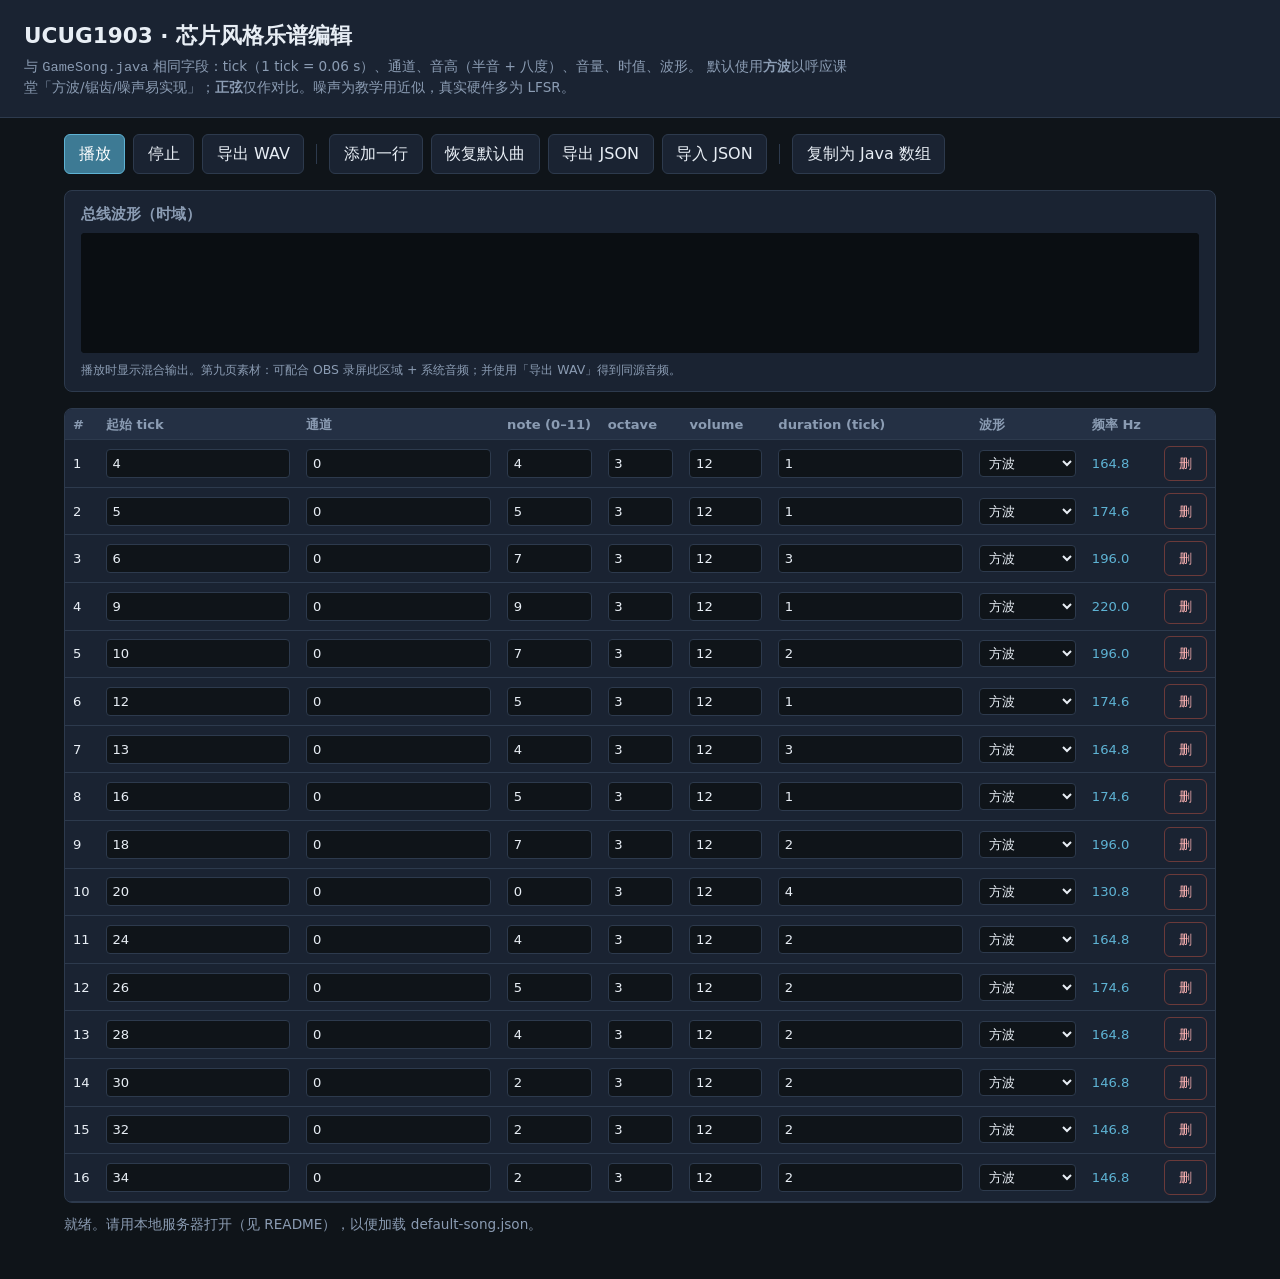
==== web/index.html @ 9bf3f57e "deleted:    .gitignore 	deleted:    EXPERIMENT.md 	modified:   README.md 	new file:   _draft.zip 	ne" ====
<!DOCTYPE html>
<html lang="zh-Hans">
<head>
  <meta charset="UTF-8" />
  <meta name="viewport" content="width=device-width, initial-scale=1" />
  <title>UCUG1903 — 指令式合成编辑器</title>
  <link rel="stylesheet" href="style.css" />
</head>
<body>
  <header>
    <h1>UCUG1903 · 芯片风格乐谱编辑</h1>
    <p class="sub">
      与 <code>GameSong.java</code> 相同字段：tick（1 tick = 0.06 s）、通道、音高（半音 + 八度）、音量、时值、波形。
      默认使用<strong>方波</strong>以呼应课堂「方波/锯齿/噪声易实现」；<strong>正弦</strong>仅作对比。噪声为教学用近似，真实硬件多为 LFSR。
    </p>
  </header>
  <main>
    <div class="toolbar">
      <button type="button" class="primary" id="btnPlay">播放</button>
      <button type="button" id="btnStop">停止</button>
      <button type="button" id="btnExportWav">导出 WAV</button>
      <span style="width:1px;height:1.2rem;background:var(--border);margin:0 0.25rem;"></span>
      <button type="button" id="btnAddRow">添加一行</button>
      <button type="button" id="btnReset">恢复默认曲</button>
      <button type="button" id="btnExportJson">导出 JSON</button>
      <button type="button" id="btnImportJson">导入 JSON</button>
      <input type="file" id="fileJson" accept=".json,application/json" class="hidden-input" />
      <span style="width:1px;height:1.2rem;background:var(--border);margin:0 0.25rem;"></span>
      <button type="button" id="btnCopyJava">复制为 Java 数组</button>
    </div>

    <div class="wave-panel">
      <h2>总线波形（时域）</h2>
      <canvas id="waveCanvas" width="900" height="120"></canvas>
      <p class="note">播放时显示混合输出。第九页素材：可配合 OBS 录屏此区域 + 系统音频；并使用「导出 WAV」得到同源音频。</p>
    </div>

    <div class="table-wrap">
      <table>
        <thead>
          <tr>
            <th>#</th>
            <th>起始 tick</th>
            <th>通道</th>
            <th>note (0–11)</th>
            <th>octave</th>
            <th>volume</th>
            <th>duration (tick)</th>
            <th>波形</th>
            <th>频率 Hz</th>
            <th></th>
          </tr>
        </thead>
        <tbody id="tbody"></tbody>
      </table>
    </div>
    <p id="status" class="status"></p>
  </main>

  <script src="song-schema.js"></script>
  <script src="audio-engine.js"></script>
  <script src="app.js"></script>
</body>
</html>
---- web/style.css ----
:root {
  --bg: #0f1419;
  --panel: #1a2332;
  --border: #2d3a4d;
  --text: #e8eef5;
  --muted: #8b9cb3;
  --accent: #5eb3d4;
  --accent-dim: #3d7a94;
  --danger: #c85c5c;
}

* {
  box-sizing: border-box;
}

body {
  margin: 0;
  font-family: "Segoe UI", system-ui, sans-serif;
  background: var(--bg);
  color: var(--text);
  line-height: 1.45;
  min-height: 100vh;
}

header {
  padding: 1.25rem 1.5rem;
  border-bottom: 1px solid var(--border);
  background: var(--panel);
}

header h1 {
  margin: 0 0 0.35rem;
  font-size: 1.35rem;
  font-weight: 600;
}

header .sub {
  margin: 0;
  font-size: 0.85rem;
  color: var(--muted);
  max-width: 52rem;
}

main {
  padding: 1rem 1.5rem 2rem;
  max-width: 1200px;
  margin: 0 auto;
}

.toolbar {
  display: flex;
  flex-wrap: wrap;
  gap: 0.5rem;
  align-items: center;
  margin-bottom: 1rem;
}

button {
  font: inherit;
  cursor: pointer;
  border: 1px solid var(--border);
  background: var(--panel);
  color: var(--text);
  padding: 0.45rem 0.85rem;
  border-radius: 6px;
}

button:hover {
  border-color: var(--accent-dim);
  background: #243044;
}

button.primary {
  background: var(--accent-dim);
  border-color: var(--accent);
  color: #fff;
}

button.primary:hover {
  background: var(--accent);
}

button.danger {
  color: #ffb4b4;
  border-color: #6b3a3a;
}

.wave-panel {
  background: var(--panel);
  border: 1px solid var(--border);
  border-radius: 8px;
  padding: 0.75rem 1rem;
  margin-bottom: 1rem;
}

.wave-panel h2 {
  margin: 0 0 0.5rem;
  font-size: 0.95rem;
  font-weight: 600;
  color: var(--muted);
}

#waveCanvas {
  display: block;
  width: 100%;
  height: 120px;
  background: #0a0e12;
  border-radius: 4px;
}

.note {
  margin: 0.5rem 0 0;
  font-size: 0.78rem;
  color: var(--muted);
}

.table-wrap {
  overflow-x: auto;
  border: 1px solid var(--border);
  border-radius: 8px;
  background: var(--panel);
}

table {
  width: 100%;
  border-collapse: collapse;
  font-size: 0.82rem;
}

th,
td {
  padding: 0.35rem 0.5rem;
  border-bottom: 1px solid var(--border);
  text-align: left;
}

th {
  background: #243044;
  color: var(--muted);
  font-weight: 600;
  white-space: nowrap;
}

tr:hover td {
  background: rgba(94, 179, 212, 0.06);
}

input[type="number"],
select {
  font: inherit;
  width: 100%;
  min-width: 3rem;
  padding: 0.25rem 0.35rem;
  border: 1px solid var(--border);
  border-radius: 4px;
  background: var(--bg);
  color: var(--text);
}

td.freq {
  color: var(--accent);
  font-variant-numeric: tabular-nums;
  min-width: 4.5rem;
}

.row-actions {
  white-space: nowrap;
}

.hidden-input {
  position: absolute;
  width: 0;
  height: 0;
  opacity: 0;
}

.status {
  margin-top: 0.75rem;
  font-size: 0.85rem;
  color: var(--muted);
}

.status.err {
  color: var(--danger);
}
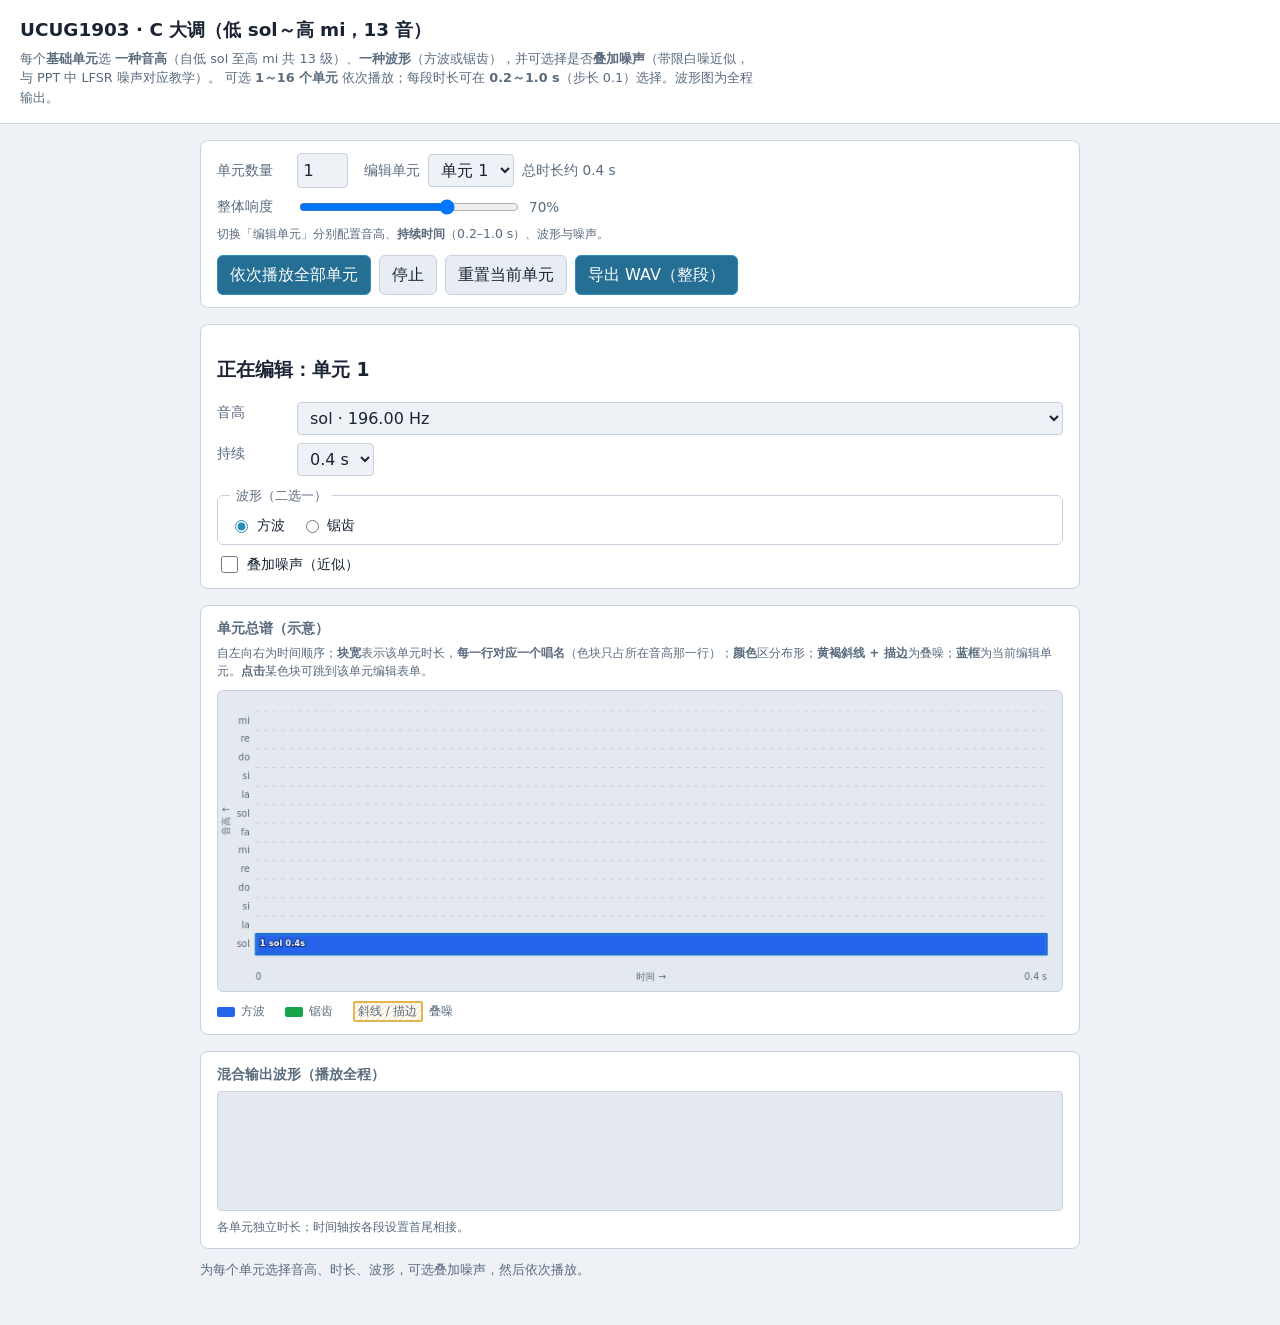
==== commit fad524aa: "modified:   README.md 	deleted:    UCUG1903_Proj.pdf 	new file:   UCUG1903_Proj.pptx 	new file:   _p" ====
--- a/web/index.html
+++ b/web/index.html
@@ -3,56 +3,85 @@
 <head>
   <meta charset="UTF-8" />
   <meta name="viewport" content="width=device-width, initial-scale=1" />
-  <title>UCUG1903 — 指令式合成编辑器</title>
+  <title>UCUG1903 — 多单元顺序播放</title>
   <link rel="stylesheet" href="style.css" />
 </head>
 <body>
   <header>
-    <h1>UCUG1903 · 芯片风格乐谱编辑</h1>
+    <h1>UCUG1903 · C 大调（低 sol～高 mi，13 音）</h1>
     <p class="sub">
-      与 <code>GameSong.java</code> 相同字段：tick（1 tick = 0.06 s）、通道、音高（半音 + 八度）、音量、时值、波形。
-      默认使用<strong>方波</strong>以呼应课堂「方波/锯齿/噪声易实现」；<strong>正弦</strong>仅作对比。噪声为教学用近似，真实硬件多为 LFSR。
+      每个<strong>基础单元</strong>选 <strong>一种音高</strong>（自低 sol 至高 mi 共 13 级）、<strong>一种波形</strong>（方波或锯齿），并可选择是否<strong>叠加噪声</strong>（带限白噪近似，与 PPT 中 LFSR 噪声对应教学）。
+      可选 <strong>1～16 个单元</strong> 依次播放；每段时长可在 <strong>0.2～1.0 s</strong>（步长 0.1）选择。波形图为全程输出。
     </p>
   </header>
+
   <main>
-    <div class="toolbar">
-      <button type="button" class="primary" id="btnPlay">播放</button>
-      <button type="button" id="btnStop">停止</button>
-      <button type="button" id="btnExportWav">导出 WAV</button>
-      <span style="width:1px;height:1.2rem;background:var(--border);margin:0 0.25rem;"></span>
-      <button type="button" id="btnAddRow">添加一行</button>
-      <button type="button" id="btnReset">恢复默认曲</button>
-      <button type="button" id="btnExportJson">导出 JSON</button>
-      <button type="button" id="btnImportJson">导入 JSON</button>
-      <input type="file" id="fileJson" accept=".json,application/json" class="hidden-input" />
-      <span style="width:1px;height:1.2rem;background:var(--border);margin:0 0.25rem;"></span>
-      <button type="button" id="btnCopyJava">复制为 Java 数组</button>
+    <section class="controls panel">
+      <div class="field-row">
+        <label class="field-label" for="unitCount">单元数量</label>
+        <input type="number" id="unitCount" min="1" max="16" value="1" step="1" />
+        <label class="field-label tight" for="unitEdit">编辑单元</label>
+        <select id="unitEdit" aria-label="选择要编辑的单元"></select>
+        <span class="field-suffix" id="totalDur"></span>
+      </div>
+      <div class="field-row">
+        <label class="field-label" for="amp">整体响度</label>
+        <input type="range" id="amp" min="5" max="100" value="70" />
+        <span id="ampVal" class="field-suffix">70%</span>
+      </div>
+      <p class="hint">
+        切换「编辑单元」分别配置音高、<strong>持续时间</strong>（0.2–1.0 s）、波形与噪声。
+      </p>
+      <div class="toolbar-row">
+        <button type="button" id="btnPlay" class="primary">依次播放全部单元</button>
+        <button type="button" id="btnStop">停止</button>
+        <button type="button" id="btnClear">重置当前单元</button>
+        <button type="button" id="btnExportWav" class="secondary">导出 WAV（整段）</button>
+      </div>
+    </section>
+
+    <div class="panel edit-simple">
+      <h3 class="panel-title" id="editTitle">正在编辑：单元 1</h3>
+      <div class="field-row align-top">
+        <label class="field-label" for="pitchSelect">音高</label>
+        <select id="pitchSelect" aria-label="唱名"></select>
+      </div>
+      <div class="field-row align-top">
+        <label class="field-label" for="durSelect">持续</label>
+        <select id="durSelect" aria-label="持续时间秒"></select>
+      </div>
+      <fieldset class="wave-pick">
+        <legend>波形（二选一）</legend>
+        <div class="radio-row">
+          <label><input type="radio" name="wave" value="square" checked /> 方波</label>
+          <label><input type="radio" name="wave" value="sawtooth" /> 锯齿</label>
+        </div>
+      </fieldset>
+      <div class="field-row noise-row">
+        <label class="noise-check-label">
+          <input type="checkbox" id="chkNoise" />
+          叠加噪声（近似）
+        </label>
+      </div>
     </div>
 
-    <div class="wave-panel">
-      <h2>总线波形（时域）</h2>
-      <canvas id="waveCanvas" width="900" height="120"></canvas>
-      <p class="note">播放时显示混合输出。第九页素材：可配合 OBS 录屏此区域 + 系统音频；并使用「导出 WAV」得到同源音频。</p>
+    <div class="panel score-panel">
+      <h2 class="score-title">单元总谱（示意）</h2>
+      <p class="score-hint">
+        自左向右为时间顺序；<strong>块宽</strong>表示该单元时长，<strong>每一行对应一个唱名</strong>（色块只占所在音高那一行）；<strong>颜色</strong>区分布形；<strong>黄褐斜线 + 描边</strong>为叠噪；<strong>蓝框</strong>为当前编辑单元。<strong>点击</strong>某色块可跳到该单元编辑表单。
+      </p>
+      <canvas id="scoreCanvas" width="900" height="320"></canvas>
+      <ul class="score-legend" aria-label="图例">
+        <li><span class="lg swatch sq"></span>方波</li>
+        <li><span class="lg swatch saw"></span>锯齿</li>
+        <li><span class="lg noise-legend">斜线 / 描边</span>叠噪</li>
+      </ul>
     </div>
 
-    <div class="table-wrap">
-      <table>
-        <thead>
-          <tr>
-            <th>#</th>
-            <th>起始 tick</th>
-            <th>通道</th>
-            <th>note (0–11)</th>
-            <th>octave</th>
-            <th>volume</th>
-            <th>duration (tick)</th>
-            <th>波形</th>
-            <th>频率 Hz</th>
-            <th></th>
-          </tr>
-        </thead>
-        <tbody id="tbody"></tbody>
-      </table>
+    <div class="wave-panel panel">
+      <h2>混合输出波形（播放全程）</h2>
+      <canvas id="waveCanvas" width="900" height="120"></canvas>
+      <p class="note">各单元独立时长；时间轴按各段设置首尾相接。</p>
     </div>
     <p id="status" class="status"></p>
   </main>
--- a/web/style.css
+++ b/web/style.css
@@ -1,12 +1,13 @@
 :root {
-  --bg: #0f1419;
-  --panel: #1a2332;
-  --border: #2d3a4d;
-  --text: #e8eef5;
-  --muted: #8b9cb3;
-  --accent: #5eb3d4;
-  --accent-dim: #3d7a94;
-  --danger: #c85c5c;
+  --bg: #eef1f6;
+  --panel: #ffffff;
+  --border: #c8d2de;
+  --text: #1a2433;
+  --muted: #5a6b7d;
+  --accent: #2d8eb8;
+  --accent-dim: #256f94;
+  --btn-ghost: #e8edf3;
+  --canvas-bg: #e4e9f0;
 }
 
 * {
@@ -18,56 +19,119 @@
   font-family: "Segoe UI", system-ui, sans-serif;
   background: var(--bg);
   color: var(--text);
-  line-height: 1.45;
+  line-height: 1.5;
   min-height: 100vh;
 }
 
 header {
-  padding: 1.25rem 1.5rem;
+  padding: 1rem 1.25rem;
   border-bottom: 1px solid var(--border);
   background: var(--panel);
 }
 
 header h1 {
   margin: 0 0 0.35rem;
-  font-size: 1.35rem;
+  font-size: 1.15rem;
   font-weight: 600;
 }
 
 header .sub {
   margin: 0;
+  font-size: 0.8rem;
+  color: var(--muted);
+  max-width: 46rem;
+}
+
+main {
+  padding: 1rem 1.25rem 2rem;
+  max-width: 920px;
+  margin: 0 auto;
+}
+
+.panel {
+  background: var(--panel);
+  border: 1px solid var(--border);
+  border-radius: 8px;
+  padding: 0.75rem 1rem;
+  margin-bottom: 1rem;
+}
+
+.field-row {
+  display: flex;
+  flex-wrap: wrap;
+  align-items: center;
+  gap: 0.5rem;
+  margin-bottom: 0.5rem;
+}
+
+.field-label {
+  min-width: 4.5rem;
+  font-size: 0.88rem;
+  color: var(--muted);
+}
+
+.field-label.tight {
+  min-width: auto;
+  margin-left: 0.5rem;
+}
+
+.field-row input[type="number"] {
+  width: 3.2rem;
+  font: inherit;
+  padding: 0.3rem 0.35rem;
+  border: 1px solid var(--border);
+  border-radius: 4px;
+  background: var(--bg);
+  color: var(--text);
+}
+
+.field-row select {
+  font: inherit;
+  padding: 0.3rem 0.5rem;
+  border-radius: 4px;
+  border: 1px solid var(--border);
+  background: var(--bg);
+  color: var(--text);
+}
+
+.field-row input[type="range"] {
+  flex: 1;
+  min-width: 120px;
+  max-width: 220px;
+}
+
+.field-suffix {
   font-size: 0.85rem;
   color: var(--muted);
-  max-width: 52rem;
-}
-
-main {
-  padding: 1rem 1.5rem 2rem;
-  max-width: 1200px;
-  margin: 0 auto;
-}
-
-.toolbar {
+  min-width: 2.5rem;
+}
+
+.hint {
+  margin: 0 0 0.65rem;
+  font-size: 0.78rem;
+  color: var(--muted);
+}
+
+.toolbar-row {
   display: flex;
   flex-wrap: wrap;
   gap: 0.5rem;
   align-items: center;
-  margin-bottom: 1rem;
 }
 
 button {
   font: inherit;
   cursor: pointer;
   border: 1px solid var(--border);
-  background: var(--panel);
-  color: var(--text);
-  padding: 0.45rem 0.85rem;
+  background: var(--btn-ghost);
+  color: var(--text);
+  padding: 0.45rem 0.75rem;
   border-radius: 6px;
 }
 
 button:hover {
-  border-color: var(--accent-dim);
-  background: #243044;
+  border-color: var(--accent);
+  background: #dde6ef;
 }
 
 button.primary {
@@ -80,12 +144,17 @@
   background: var(--accent);
 }
 
-button.danger {
-  color: #ffb4b4;
-  border-color: #6b3a3a;
-}
-
-.wave-panel {
+button.secondary {
+  background: var(--accent-dim);
+  border-color: var(--accent);
+  color: #fff;
+}
+
+.field-row.align-top {
+  align-items: flex-start;
+}
+
+.edit-simple {
   background: var(--panel);
   border: 1px solid var(--border);
   border-radius: 8px;
@@ -93,9 +162,68 @@
   margin-bottom: 1rem;
 }
 
+.edit-simple #pitchSelect {
+  flex: 1;
+  min-width: 12rem;
+  max-width: 100%;
+}
+
+.wave-pick {
+  margin: 0.65rem 0 0;
+  padding: 0.55rem 0.75rem;
+  border: 1px solid var(--border);
+  border-radius: 6px;
+}
+
+.wave-pick legend {
+  padding: 0 0.35rem;
+  font-size: 0.82rem;
+  color: var(--muted);
+}
+
+.radio-row {
+  display: flex;
+  flex-wrap: wrap;
+  gap: 1rem;
+}
+
+.radio-row label {
+  font-size: 0.88rem;
+  cursor: pointer;
+  display: inline-flex;
+  align-items: center;
+  gap: 0.35rem;
+}
+
+.radio-row input {
+  accent-color: var(--accent);
+}
+
+.noise-row {
+  margin: 0.5rem 0 0;
+}
+
+.noise-check-label {
+  font-size: 0.88rem;
+  cursor: pointer;
+  display: inline-flex;
+  align-items: center;
+  gap: 0.4rem;
+  color: var(--text);
+}
+
+.noise-check-label input {
+  accent-color: var(--accent);
+  width: 1.05rem;
+  height: 1.05rem;
+}
+
+.wave-panel {  margin-bottom: 0;
+}
+
 .wave-panel h2 {
-  margin: 0 0 0.5rem;
-  font-size: 0.95rem;
+  margin: 0 0 0.4rem;
+  font-size: 0.85rem;
   font-weight: 600;
   color: var(--muted);
 }
@@ -104,82 +232,96 @@
   display: block;
   width: 100%;
   height: 120px;
-  background: #0a0e12;
+  background: var(--canvas-bg);
   border-radius: 4px;
+  border: 1px solid var(--border);
 }
 
 .note {
-  margin: 0.5rem 0 0;
+  margin: 0.45rem 0 0;
+  font-size: 0.75rem;
+  color: var(--muted);
+}
+
+.status {
+  margin-top: 0.65rem;
+  font-size: 0.82rem;
+  color: var(--muted);
+}
+
+.status.err {
+  color: #b42318;
+}
+
+/* —— 单元总谱 —— */
+.score-title {
+  margin: 0 0 0.35rem;
+  font-size: 0.9rem;
+  font-weight: 600;
+  color: var(--muted);
+}
+
+.score-hint {
+  margin: 0 0 0.6rem;
+  font-size: 0.76rem;
+  color: var(--muted);
+  line-height: 1.45;
+}
+
+#scoreCanvas {
+  display: block;
+  width: 100%;
+  max-width: 900px;
+  height: auto;
+  background: var(--canvas-bg);
+  border-radius: 6px;
+  border: 1px solid var(--border);
+  cursor: default;
+  touch-action: manipulation;
+}
+
+.score-legend {
+  display: flex;
+  flex-wrap: wrap;
+  gap: 0.75rem 1.25rem;
+  margin: 0.55rem 0 0;
+  padding: 0;
+  list-style: none;
   font-size: 0.78rem;
   color: var(--muted);
 }
 
-.table-wrap {
-  overflow-x: auto;
-  border: 1px solid var(--border);
-  border-radius: 8px;
-  background: var(--panel);
-}
-
-table {
-  width: 100%;
-  border-collapse: collapse;
-  font-size: 0.82rem;
-}
-
-th,
-td {
-  padding: 0.35rem 0.5rem;
-  border-bottom: 1px solid var(--border);
-  text-align: left;
-}
-
-th {
-  background: #243044;
-  color: var(--muted);
-  font-weight: 600;
-  white-space: nowrap;
-}
-
-tr:hover td {
-  background: rgba(94, 179, 212, 0.06);
-}
-
-input[type="number"],
-select {
-  font: inherit;
-  width: 100%;
-  min-width: 3rem;
-  padding: 0.25rem 0.35rem;
-  border: 1px solid var(--border);
-  border-radius: 4px;
-  background: var(--bg);
-  color: var(--text);
-}
-
-td.freq {
-  color: var(--accent);
-  font-variant-numeric: tabular-nums;
-  min-width: 4.5rem;
-}
-
-.row-actions {
-  white-space: nowrap;
-}
-
-.hidden-input {
-  position: absolute;
-  width: 0;
-  height: 0;
-  opacity: 0;
-}
-
-.status {
-  margin-top: 0.75rem;
-  font-size: 0.85rem;
-  color: var(--muted);
-}
-
-.status.err {
-  color: var(--danger);
-}
+.score-legend li {
+  display: inline-flex;
+  align-items: center;
+  gap: 0.4rem;
+}
+
+.lg.swatch {
+  display: inline-block;
+  width: 1.1rem;
+  height: 0.65rem;
+  border-radius: 2px;
+}
+
+.lg.swatch.sq {
+  background: #2563eb;
+}
+
+.lg.swatch.saw {
+  background: #16a34a;
+}
+
+.lg.noise-legend {
+  padding: 0 0.2rem;
+  border: 2px solid #e6b450;
+  border-radius: 2px;
+  background: repeating-linear-gradient(
+    -45deg,
+    transparent,
+    transparent 2px,
+    rgba(230, 180, 80, 0.25) 2px,
+    rgba(230, 180, 80, 0.25) 4px
+  );
+  font-size: 0.72rem;
+}
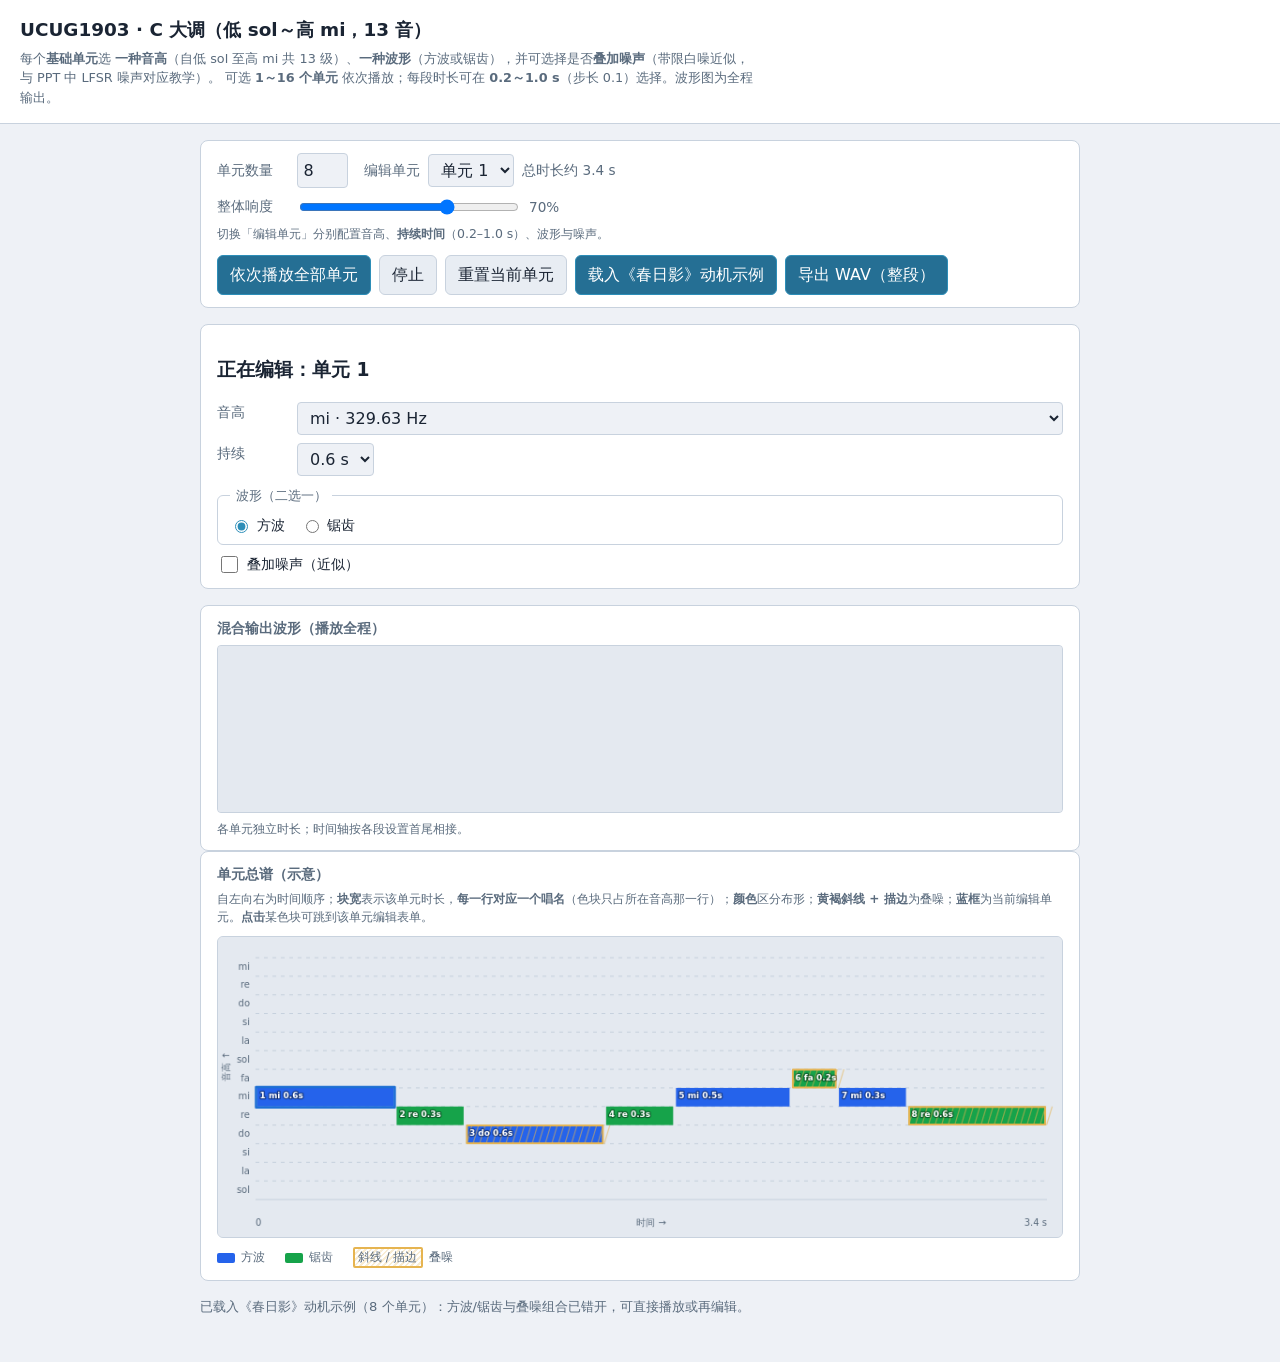
==== commit 7db1c06a: "modified:   README.md 	modified:   web/app.js 	modified:   web/index.html 	modified:   web/style.css" ====
--- a/web/index.html
+++ b/web/index.html
@@ -19,7 +19,7 @@
     <section class="controls panel">
       <div class="field-row">
         <label class="field-label" for="unitCount">单元数量</label>
-        <input type="number" id="unitCount" min="1" max="16" value="1" step="1" />
+        <input type="number" id="unitCount" min="1" max="16" value="8" step="1" />
         <label class="field-label tight" for="unitEdit">编辑单元</label>
         <select id="unitEdit" aria-label="选择要编辑的单元"></select>
         <span class="field-suffix" id="totalDur"></span>
@@ -36,6 +36,7 @@
         <button type="button" id="btnPlay" class="primary">依次播放全部单元</button>
         <button type="button" id="btnStop">停止</button>
         <button type="button" id="btnClear">重置当前单元</button>
+        <button type="button" id="btnHaruhikage" class="secondary">载入《春日影》动机示例</button>
         <button type="button" id="btnExportWav" class="secondary">导出 WAV（整段）</button>
       </div>
     </section>
@@ -65,6 +66,12 @@
       </div>
     </div>
 
+    <div class="wave-panel panel">
+      <h2>混合输出波形（播放全程）</h2>
+      <canvas id="waveCanvas" width="900" height="168"></canvas>
+      <p class="note">各单元独立时长；时间轴按各段设置首尾相接。</p>
+    </div>
+
     <div class="panel score-panel">
       <h2 class="score-title">单元总谱（示意）</h2>
       <p class="score-hint">
@@ -78,11 +85,6 @@
       </ul>
     </div>
 
-    <div class="wave-panel panel">
-      <h2>混合输出波形（播放全程）</h2>
-      <canvas id="waveCanvas" width="900" height="120"></canvas>
-      <p class="note">各单元独立时长；时间轴按各段设置首尾相接。</p>
-    </div>
     <p id="status" class="status"></p>
   </main>
 
--- a/web/style.css
+++ b/web/style.css
@@ -231,7 +231,7 @@
 #waveCanvas {
   display: block;
   width: 100%;
-  height: 120px;
+  height: 168px;
   background: var(--canvas-bg);
   border-radius: 4px;
   border: 1px solid var(--border);
